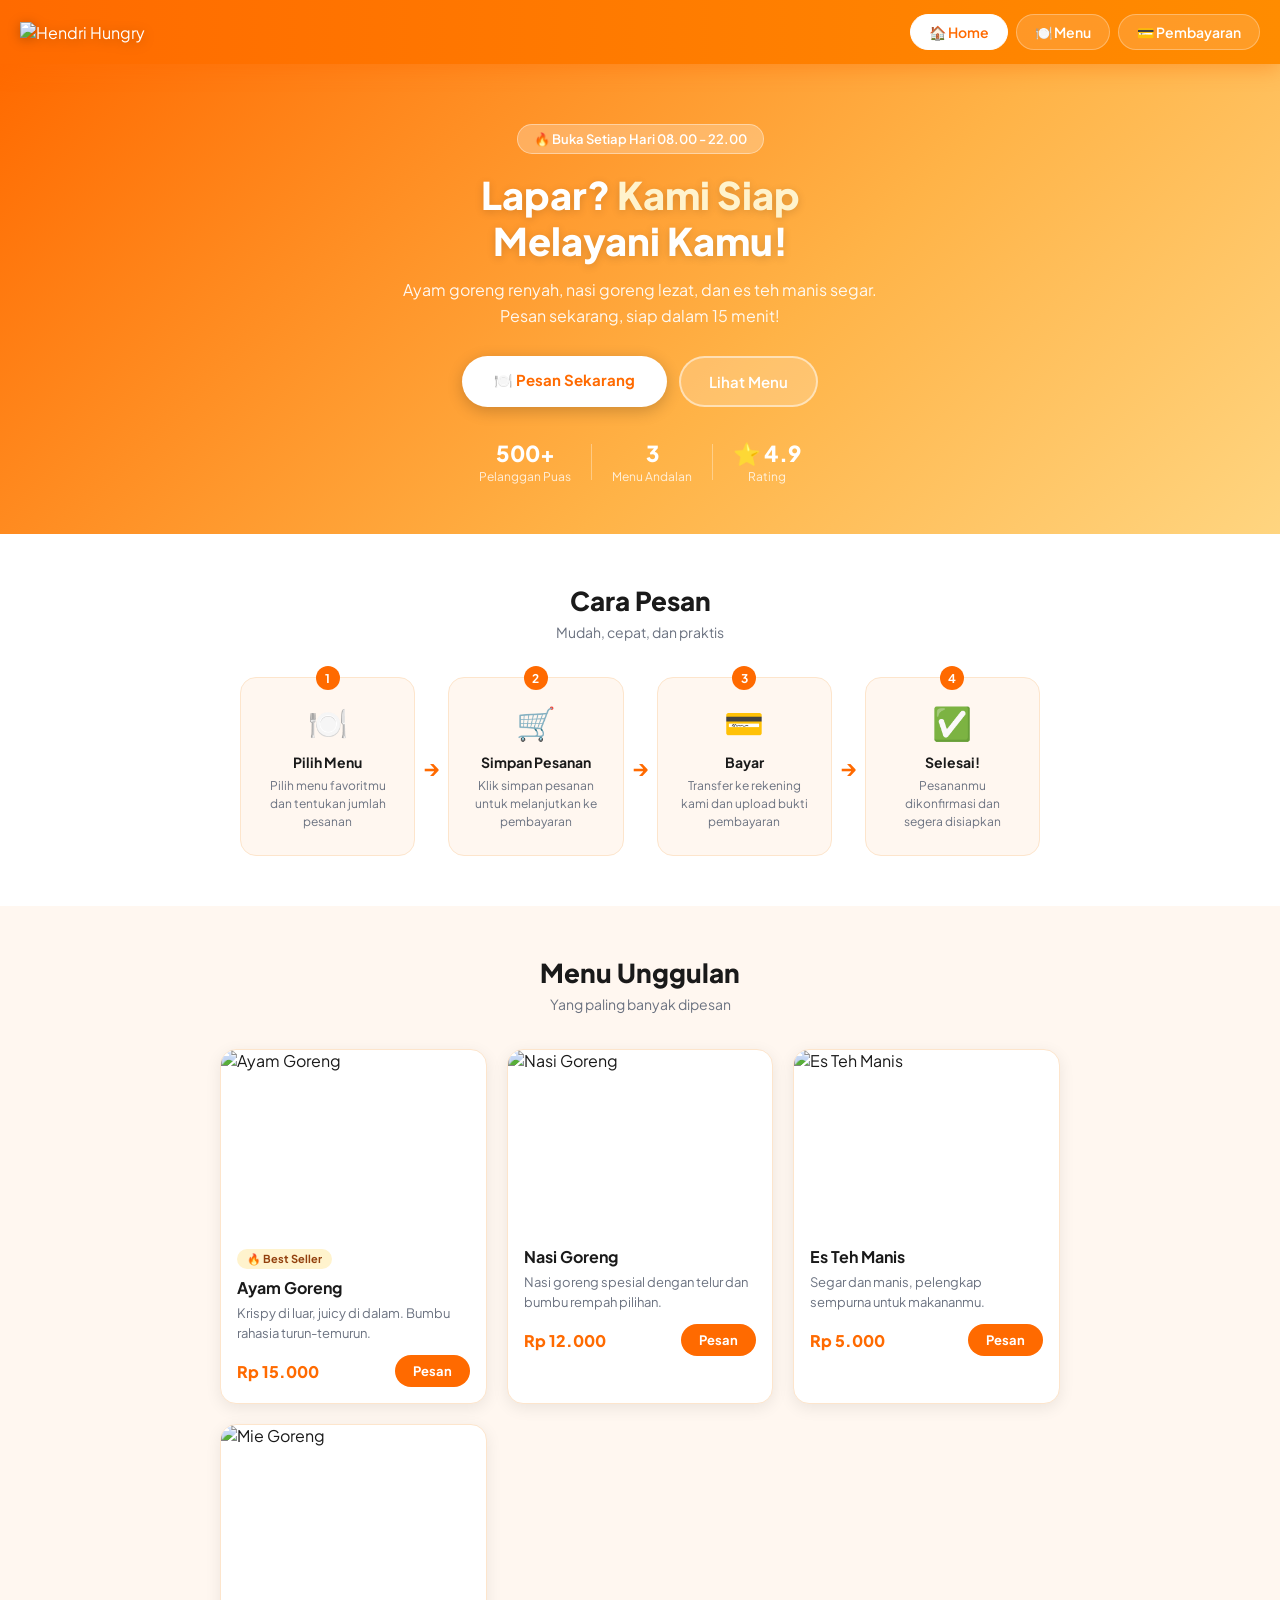
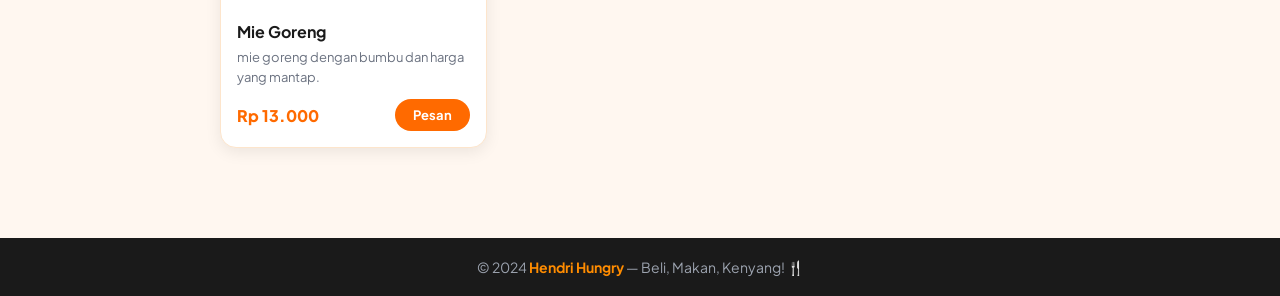
==== index.html @ 73104426 "Add files via upload" ====
<!DOCTYPE html>
<html lang="id">
<head>
    <meta charset="UTF-8">
    <meta name="viewport" content="width=device-width, initial-scale=1.0">
    <title>Hendri Hungry</title>
    <link rel="stylesheet" href="style.css">
</head>
<body>

<div class="header">
    <img src="images/logo.png" alt="Hendri Hungry" class="logo">
    <nav>
        <a href="index.html" class="active">🏠 Home</a>
        <a href="menu.html">🍽️ Menu</a>
        <a href="pembayaran.html">💳 Pembayaran</a>
    </nav>
</div>

<div class="hero">
    <div class="hero-content">
        <div class="hero-badge">🔥 Buka Setiap Hari 08.00 - 22.00</div>
        <h1>Lapar? <span>Kami Siap</span><br>Melayani Kamu!</h1>
        <p class="hero-sub">Ayam goreng renyah, nasi goreng lezat, dan es teh manis segar.<br>Pesan sekarang, siap dalam 15 menit!</p>
        <div class="hero-btns">
            <a href="menu.html" class="btn-hero-primary">🍽️ Pesan Sekarang</a>
            <a href="#unggulan" class="btn-hero-secondary">Lihat Menu</a>
        </div>
        <div class="hero-stats">
            <div class="stat"><span>500+</span><p>Pelanggan Puas</p></div>
            <div class="stat-div"></div>
            <div class="stat"><span>3</span><p>Menu Andalan</p></div>
            <div class="stat-div"></div>
            <div class="stat"><span>⭐ 4.9</span><p>Rating</p></div>
        </div>
    </div>
</div>

<div class="how-section">
    <h2 class="section-title">Cara Pesan</h2>
    <p class="section-sub">Mudah, cepat, dan praktis</p>
    <div class="how-grid">
        <div class="how-card">
            <div class="how-num">1</div>
            <div class="how-icon">🍽️</div>
            <h3>Pilih Menu</h3>
            <p>Pilih menu favoritmu dan tentukan jumlah pesanan</p>
        </div>
        <div class="how-arrow">→</div>
        <div class="how-card">
            <div class="how-num">2</div>
            <div class="how-icon">🛒</div>
            <h3>Simpan Pesanan</h3>
            <p>Klik simpan pesanan untuk melanjutkan ke pembayaran</p>
        </div>
        <div class="how-arrow">→</div>
        <div class="how-card">
            <div class="how-num">3</div>
            <div class="how-icon">💳</div>
            <h3>Bayar</h3>
            <p>Transfer ke rekening kami dan upload bukti pembayaran</p>
        </div>
        <div class="how-arrow">→</div>
        <div class="how-card">
            <div class="how-num">4</div>
            <div class="how-icon">✅</div>
            <h3>Selesai!</h3>
            <p>Pesananmu dikonfirmasi dan segera disiapkan</p>
        </div>
    </div>
</div>

<div class="unggulan-section" id="unggulan">
    <h2 class="section-title">Menu Unggulan</h2>
    <p class="section-sub">Yang paling banyak dipesan</p>
    <div class="unggulan-grid">
        <div class="unggulan-card">
            <div class="unggulan-img"><img src="images/ayamgoreng.png" alt="Ayam Goreng"></div>
            <div class="unggulan-body">
                <div class="bestseller-badge">🔥 Best Seller</div>
                <h3>Ayam Goreng</h3>
                <p>Krispy di luar, juicy di dalam. Bumbu rahasia turun-temurun.</p>
                <div class="unggulan-footer">
                    <span class="price">Rp 15.000</span>
                    <a href="menu.html" class="btn-pesan">Pesan</a>
                </div>
            </div>
        </div>
        <div class="unggulan-card">
            <div class="unggulan-img"><img src="images/nasigoreng.png" alt="Nasi Goreng"></div>
            <div class="unggulan-body">
                <h3>Nasi Goreng</h3>
                <p>Nasi goreng spesial dengan telur dan bumbu rempah pilihan.</p>
                <div class="unggulan-footer">
                    <span class="price">Rp 12.000</span>
                    <a href="menu.html" class="btn-pesan">Pesan</a>
                </div>
            </div>
        </div>
        <div class="unggulan-card">
            <div class="unggulan-img"><img src="images/tehmanis.png" alt="Es Teh Manis"></div>
            <div class="unggulan-body">
                <h3>Es Teh Manis</h3>
                <p>Segar dan manis, pelengkap sempurna untuk makananmu.</p>
                <div class="unggulan-footer">
                    <span class="price">Rp 5.000</span>
                    <a href="menu.html" class="btn-pesan">Pesan</a>
                </div>
            </div>
        </div>
        <div class="unggulan-card">
            <div class="unggulan-img"><img src="images/indomie goreng.png" alt="Mie Goreng"></div>
            <div class="unggulan-body">
                <h3>Mie Goreng</h3>
                <p>mie goreng dengan bumbu dan harga yang mantap.</p>
                <div class="unggulan-footer">
                    <span class="price">Rp 13.000</span>
                    <a href="menu.html" class="btn-pesan">Pesan</a>
                </div>
            </div>
        </div> 
    </div>
</div>

<div class="footer">
    <p>© 2024 <strong>Hendri Hungry</strong> — Beli, Makan, Kenyang! 🍴</p>
</div>

</body>
</html>
---- style.css ----
/* ===== IMPORT FONT ===== */
@import url('https://fonts.googleapis.com/css2?family=Plus+Jakarta+Sans:wght@400;500;600;700;800&display=swap');

/* ===== RESET & BASE ===== */
* { margin: 0; padding: 0; box-sizing: border-box; }
body {
    font-family: 'Plus Jakarta Sans', Arial, sans-serif;
    background: #fff7f0;
    min-height: 100vh;
    color: #1a1a1a;
}

/* ===== HEADER ===== */
.header {
    background: linear-gradient(90deg, #ff6a00, #ff8c00);
    color: white;
    text-align: center;
    padding: 14px 20px;
    position: sticky;
    top: 0;
    z-index: 1000;
    box-shadow: 0 4px 20px rgba(255,106,0,0.4);
    display: flex;
    align-items: center;
    justify-content: space-between;
    flex-wrap: wrap;
    gap: 10px;
}
.logo {
    max-height: 70px;
    width: auto;
    filter: drop-shadow(0 2px 6px rgba(0,0,0,0.25));
}
nav { display: flex; gap: 8px; flex-wrap: wrap; justify-content: center; }
nav a {
    background: rgba(255,255,255,0.15);
    color: white;
    padding: 8px 18px;
    text-decoration: none;
    border-radius: 25px;
    font-weight: 600;
    font-size: 14px;
    transition: 0.25s;
    border: 1.5px solid rgba(255,255,255,0.3);
}
nav a:hover, nav a.active {
    background: white;
    color: #ff6a00;
    border-color: white;
}

/* ===== STEP BAR ===== */
.step-bar {
    display: flex;
    align-items: center;
    justify-content: center;
    padding: 20px 20px 0;
    gap: 0;
    max-width: 640px;
    margin: 0 auto;
}
.step {
    display: flex;
    flex-direction: column;
    align-items: center;
    gap: 6px;
    flex: 1;
    max-width: 140px;
}
.step-circle {
    width: 36px; height: 36px;
    border-radius: 50%;
    border: 2.5px solid #d1d5db;
    background: white;
    color: #9ca3af;
    font-size: 14px;
    font-weight: 700;
    display: flex; align-items: center; justify-content: center;
    transition: all 0.3s;
}
.step span {
    font-size: 11px;
    font-weight: 600;
    color: #9ca3af;
    text-align: center;
    transition: color 0.3s;
}
.step.active .step-circle { background: #ff6a00; border-color: #ff6a00; color: white; box-shadow: 0 0 0 4px #ffd5b3; }
.step.active span { color: #ff6a00; }
.step.done .step-circle { background: #16a34a; border-color: #16a34a; color: white; }
.step.done span { color: #16a34a; }
.step-line {
    flex: 1; height: 2.5px;
    background: #e5e7eb;
    margin-bottom: 18px;
    max-width: 60px;
    transition: background 0.3s;
}
.step-line.done-line { background: #16a34a; }

/* ===== CONTAINER ===== */
.container { max-width: 900px; margin: 0 auto; padding: 24px 20px; }
.page-header { margin-bottom: 1.5rem; }
.page-header h2 { font-size: 22px; font-weight: 800; color: #1a1a1a; margin-bottom: 4px; }
.page-header p { font-size: 14px; color: #6b7280; }

/* ===== HERO ===== */
.hero {
    background: linear-gradient(135deg, #ff6a00 0%, #ffb347 60%, #ffd580 100%);
    padding: 60px 20px 50px;
    text-align: center;
}
.hero-content { max-width: 600px; margin: 0 auto; }
.hero-badge {
    display: inline-block;
    background: rgba(255,255,255,0.25);
    color: white;
    padding: 6px 16px;
    border-radius: 20px;
    font-size: 13px;
    font-weight: 600;
    margin-bottom: 18px;
    border: 1px solid rgba(255,255,255,0.4);
}
.hero h1 { font-size: 38px; font-weight: 800; color: white; line-height: 1.2; margin-bottom: 14px; text-shadow: 0 2px 8px rgba(0,0,0,0.15); }
.hero h1 span { color: #fff3cd; }
.hero-sub { font-size: 16px; color: rgba(255,255,255,0.92); line-height: 1.6; margin-bottom: 28px; }
.hero-btns { display: flex; gap: 12px; justify-content: center; flex-wrap: wrap; margin-bottom: 32px; }
.btn-hero-primary {
    background: white; color: #ff6a00;
    padding: 14px 32px; border-radius: 30px;
    text-decoration: none; font-weight: 700; font-size: 15px;
    box-shadow: 0 4px 16px rgba(0,0,0,0.2);
    transition: 0.25s; display: inline-block;
}
.btn-hero-primary:hover { transform: translateY(-2px); box-shadow: 0 8px 24px rgba(0,0,0,0.25); }
.btn-hero-secondary {
    background: rgba(255,255,255,0.2); color: white;
    padding: 14px 28px; border-radius: 30px;
    text-decoration: none; font-weight: 600; font-size: 15px;
    border: 2px solid rgba(255,255,255,0.5);
    transition: 0.25s; display: inline-block;
}
.btn-hero-secondary:hover { background: rgba(255,255,255,0.35); }
.hero-stats { display: flex; align-items: center; justify-content: center; gap: 20px; }
.stat span { font-size: 22px; font-weight: 800; color: white; display: block; }
.stat p { font-size: 12px; color: rgba(255,255,255,0.8); margin-top: 2px; }
.stat-div { width: 1px; height: 36px; background: rgba(255,255,255,0.35); }

/* ===== HOW SECTION ===== */
.how-section { background: white; padding: 50px 20px; text-align: center; }
.section-title { font-size: 26px; font-weight: 800; color: #1a1a1a; margin-bottom: 6px; }
.section-sub { font-size: 14px; color: #6b7280; margin-bottom: 36px; }
.how-grid { display: flex; align-items: center; justify-content: center; gap: 8px; flex-wrap: wrap; max-width: 800px; margin: 0 auto; }
.how-card { background: #fff7f0; border-radius: 16px; padding: 24px 20px; text-align: center; flex: 1; min-width: 150px; max-width: 180px; position: relative; border: 1.5px solid #fde5cc; }
.how-num { position: absolute; top: -12px; left: 50%; transform: translateX(-50%); background: #ff6a00; color: white; width: 24px; height: 24px; border-radius: 50%; font-size: 12px; font-weight: 700; display: flex; align-items: center; justify-content: center; }
.how-icon { font-size: 32px; margin-bottom: 10px; }
.how-card h3 { font-size: 14px; font-weight: 700; margin-bottom: 6px; color: #1a1a1a; }
.how-card p { font-size: 12px; color: #6b7280; line-height: 1.5; }
.how-arrow { font-size: 22px; color: #ff6a00; font-weight: 700; }

/* ===== UNGGULAN ===== */
.unggulan-section { background: #fff7f0; padding: 50px 20px; text-align: center; }
.unggulan-grid { display: grid; grid-template-columns: repeat(auto-fit, minmax(240px,1fr)); gap: 20px; max-width: 840px; margin: 0 auto; text-align: left; }
.unggulan-card { background: white; border-radius: 16px; overflow: hidden; box-shadow: 0 4px 16px rgba(0,0,0,0.08); transition: 0.25s; border: 1.5px solid #fde5cc; }
.unggulan-card:hover { transform: translateY(-4px); box-shadow: 0 10px 28px rgba(255,106,0,0.2); }
.unggulan-img { height: 180px; overflow: hidden; }
.unggulan-img img { width: 100%; height: 100%; object-fit: cover; }
.unggulan-body { padding: 16px; }
.bestseller-badge { display: inline-block; background: #fff3cd; color: #92400e; font-size: 11px; font-weight: 700; padding: 3px 10px; border-radius: 20px; margin-bottom: 8px; }
.unggulan-body h3 { font-size: 16px; font-weight: 700; margin-bottom: 6px; }
.unggulan-body p { font-size: 13px; color: #6b7280; line-height: 1.5; margin-bottom: 12px; }
.unggulan-footer { display: flex; align-items: center; justify-content: space-between; }
.price { font-size: 16px; font-weight: 800; color: #ff6a00; }
.btn-pesan { background: #ff6a00; color: white; padding: 8px 18px; border-radius: 20px; text-decoration: none; font-size: 13px; font-weight: 700; transition: 0.2s; }
.btn-pesan:hover { background: #e05500; }

/* ===== MENU CARD (menu.html) ===== */
.menu-card {
    background: white;
    border-radius: 16px;
    display: flex;
    gap: 0;
    margin-bottom: 16px;
    overflow: hidden;
    box-shadow: 0 3px 12px rgba(0,0,0,0.08);
    border: 1.5px solid #fde5cc;
    transition: 0.25s;
}
.menu-card:hover { transform: translateY(-3px); box-shadow: 0 8px 24px rgba(255,106,0,0.18); }
.menu-img { width: 160px; flex-shrink: 0; position: relative; }
.menu-img img { width: 100%; height: 100%; object-fit: cover; }
.menu-badge { position: absolute; top: 10px; left: 10px; background: #ff6a00; color: white; font-size: 11px; font-weight: 700; padding: 3px 9px; border-radius: 20px; }
.menu-body { padding: 18px; flex: 1; display: flex; flex-direction: column; justify-content: space-between; }
.menu-body h3 { font-size: 17px; font-weight: 700; color: #1a1a1a; margin-bottom: 6px; }
.menu-desc { font-size: 13px; color: #6b7280; line-height: 1.5; margin-bottom: 10px; }
.menu-price { font-size: 18px; font-weight: 800; color: #ff6a00; margin-bottom: 12px; }
.menu-price span { font-size: 13px; font-weight: 500; color: #9ca3af; }
.qty-control { display: flex; align-items: center; gap: 10px; }
.qty-btn { width: 32px; height: 32px; border-radius: 50%; border: 2px solid #ff6a00; background: white; color: #ff6a00; font-size: 18px; font-weight: 700; cursor: pointer; display: flex; align-items: center; justify-content: center; line-height: 1; transition: 0.2s; }
.qty-btn:hover { background: #ff6a00; color: white; }
.qty-btn.plus { background: #ff6a00; color: white; }
.qty-btn.plus:hover { background: #e05500; }
.qty-val { font-size: 16px; font-weight: 700; min-width: 24px; text-align: center; }
.subtotal { font-size: 13px; color: #16a34a; font-weight: 600; margin-left: 4px; }
.mini-total { background: white; border-radius: 12px; padding: 14px 20px; margin: 16px 0; display: flex; justify-content: space-between; align-items: center; border: 2px solid #ff6a00; box-shadow: 0 3px 10px rgba(255,106,0,0.15); }
.mini-total span { font-size: 14px; font-weight: 600; color: #6b7280; }
.mini-total strong { font-size: 18px; font-weight: 800; color: #ff6a00; }

/* ===== BUTTONS ===== */
.action-row { display: flex; gap: 12px; align-items: center; margin-top: 16px; flex-wrap: wrap; }
.btn-simpan {
    flex: 1; background: linear-gradient(90deg, #ff6a00, #ff8c00);
    color: white; border: none; border-radius: 30px;
    padding: 14px 28px; font-size: 15px; font-weight: 700;
    cursor: pointer; font-family: inherit; transition: 0.25s;
    box-shadow: 0 4px 14px rgba(255,106,0,0.35);
    white-space: nowrap;
}
.btn-simpan:hover { transform: translateY(-2px); box-shadow: 0 8px 20px rgba(255,106,0,0.45); }
.btn-simpan:disabled { background: #d1d5db; box-shadow: none; cursor: not-allowed; transform: none; }
.btn-reset {
    background: white; color: #6b7280;
    border: 1.5px solid #d1d5db; border-radius: 30px;
    padding: 12px 22px; font-size: 14px; font-weight: 600;
    cursor: pointer; font-family: inherit; transition: 0.2s;
    text-decoration: none; white-space: nowrap;
}
.btn-reset:hover { border-color: #ff6a00; color: #ff6a00; }

/* ===== NOTIF ===== */
.notif-box { border-radius: 10px; padding: 14px 18px; font-size: 14px; font-weight: 600; margin-top: 14px; }
.notif-success { background: #f0fdf4; color: #166534; border: 1.5px solid #bbf7d0; }
.notif-warn { background: #fefce8; color: #92400e; border: 1.5px solid #fde68a; }
.notif-error { background: #fef2f2; color: #991b1b; border: 1.5px solid #fecaca; }

/* ===== CART TABLE ===== */
.cart-table { width: 100%; border-collapse: collapse; border-radius: 12px; overflow: hidden; box-shadow: 0 3px 12px rgba(0,0,0,0.08); margin-bottom: 20px; }
.cart-table thead tr { background: linear-gradient(90deg,#ff6a00,#ff8c00); }
.cart-table th { color: white; font-weight: 700; padding: 13px 16px; text-align: left; font-size: 14px; }
.cart-table td { padding: 12px 16px; font-size: 14px; border-bottom: 1px solid #fde5cc; }
.cart-table tbody tr:last-child td { border-bottom: none; }
.cart-table tbody tr:nth-child(even) { background: #fff7f0; }
.cart-table tbody tr:hover { background: #fde5cc; }
.total-card { background: white; border-radius: 12px; padding: 16px 20px; border: 1.5px solid #fde5cc; box-shadow: 0 3px 10px rgba(0,0,0,0.06); }
.total-row { display: flex; justify-content: space-between; font-size: 14px; padding: 5px 0; color: #6b7280; }
.total-final { border-top: 2px solid #ff6a00; margin-top: 8px; padding-top: 10px; font-size: 16px; font-weight: 800; color: #ff6a00; }
.empty-cart { text-align: center; padding: 48px 20px; color: #6b7280; }
.empty-cart h3 { font-size: 18px; margin-bottom: 8px; color: #374151; }

/* ===== PEMBAYARAN GRID ===== */
.pay-grid { display: grid; grid-template-columns: 1fr 300px; gap: 20px; align-items: start; }
.metode-card {
    display: flex; align-items: center; gap: 12px;
    border: 1.5px solid #e5e7eb; border-radius: 12px;
    padding: 14px 16px; cursor: pointer;
    transition: 0.2s; background: white; margin-bottom: 10px;
}
.metode-card:hover { border-color: #ff6a00; }
.metode-card.selected { border-color: #ff6a00; background: #fff7f0; }
.metode-radio { width: 18px; height: 18px; border-radius: 50%; border: 2px solid #d1d5db; flex-shrink: 0; transition: 0.2s; }
.metode-radio.checked { border-color: #ff6a00; background: radial-gradient(circle, #ff6a00 50%, transparent 55%); border-width: 3px; }
.metode-icon { font-size: 24px; }
.metode-name { font-size: 14px; font-weight: 700; color: #1a1a1a; }
.metode-desc { font-size: 12px; color: #9ca3af; margin-top: 2px; }
.metode-form { margin-top: 4px; }
.rekening-card { border-radius: 12px; overflow: hidden; border: 1.5px solid #fde5cc; margin-bottom: 16px; }
.rek-header { background: linear-gradient(90deg,#ff6a00,#ff8c00); color: white; padding: 10px 16px; font-size: 13px; font-weight: 700; }
.rek-body { padding: 14px 16px; background: white; }
.rek-row { display: flex; justify-content: space-between; align-items: center; font-size: 13px; padding: 5px 0; border-bottom: 1px solid #f3f4f6; }
.rek-row:last-child { border-bottom: none; }
.rek-row span { color: #6b7280; }
.rek-num { display: flex; align-items: center; gap: 8px; font-family: monospace; font-size: 15px; letter-spacing: 1px; }
.copy-btn { background: #ff6a00; color: white; border: none; border-radius: 6px; padding: 3px 10px; font-size: 11px; font-weight: 700; cursor: pointer; font-family: inherit; }
.copy-btn:hover { background: #e05500; }
.rek-note { background: #fffbeb; padding: 10px 16px; font-size: 12px; color: #92400e; border-top: 1px solid #fde5cc; }
.upload-section { margin-top: 8px; }
.upload-label {
    display: flex; flex-direction: column; align-items: center; justify-content: center;
    border: 2px dashed #fca5a5; border-radius: 12px; padding: 24px;
    cursor: pointer; background: #fefce8; transition: 0.2s; text-align: center;
}
.upload-label:hover { border-color: #ff6a00; background: #fff7f0; }
.upload-icon { font-size: 32px; margin-bottom: 8px; }
.upload-title { font-size: 14px; font-weight: 700; color: #374151; margin-bottom: 4px; }
.upload-sub { font-size: 12px; color: #9ca3af; }
.file-preview { background: #f0fdf4; border: 1px solid #bbf7d0; border-radius: 8px; padding: 10px 14px; font-size: 13px; color: #166534; margin-top: 10px; align-items: center; }
.ewallet-btns { display: flex; gap: 8px; flex-wrap: wrap; }
.ew-btn { padding: 8px 16px; border-radius: 20px; border: 1.5px solid #e5e7eb; background: white; font-size: 13px; font-weight: 700; cursor: pointer; transition: 0.2s; font-family: inherit; color: #6b7280; }
.ew-btn.active { background: #ff6a00; color: white; border-color: #ff6a00; }
.ew-btn:hover { border-color: #ff6a00; }
.cod-info { display: flex; flex-direction: column; gap: 8px; }
.cod-item { font-size: 13px; color: #374151; line-height: 1.5; }
.form-group { margin-top: 14px; }
.form-lbl { display: block; font-size: 12px; font-weight: 700; color: #374151; margin-bottom: 6px; text-transform: uppercase; letter-spacing: 0.5px; }
.form-inp { width: 100%; border: 1.5px solid #e5e7eb; border-radius: 10px; padding: 11px 14px; font-size: 14px; font-family: inherit; color: #1a1a1a; outline: none; transition: 0.2s; }
.form-inp:focus { border-color: #ff6a00; box-shadow: 0 0 0 3px rgba(255,106,0,0.15); }

/* ===== SUMMARY BOX ===== */
.summary-box { background: white; border-radius: 16px; padding: 18px; border: 1.5px solid #fde5cc; box-shadow: 0 4px 14px rgba(0,0,0,0.07); position: sticky; top: 100px; }
.summary-title { font-size: 14px; font-weight: 800; color: #1a1a1a; margin-bottom: 14px; }
.summary-row { display: flex; justify-content: space-between; font-size: 13px; padding: 5px 0; color: #6b7280; }
.summary-row.total { border-top: 2px solid #ff6a00; margin-top: 8px; padding-top: 10px; font-size: 15px; font-weight: 800; color: #ff6a00; }
.summary-divider { border-top: 1px dashed #e5e7eb; margin: 10px 0; }

/* ===== KONFIRMASI ===== */
.konfirmasi-wrap { max-width: 520px; margin: 0 auto; text-align: center; }
.konfirmasi-icon { font-size: 64px; margin-bottom: 16px; animation: popIn 0.5s cubic-bezier(0.175,0.885,0.32,1.275); }
@keyframes popIn { from { transform: scale(0.5); opacity: 0; } to { transform: scale(1); opacity: 1; } }
.konfirmasi-wrap h2 { font-size: 26px; font-weight: 800; color: #1a1a1a; margin-bottom: 8px; }
.konfirmasi-wrap p { font-size: 15px; color: #6b7280; margin-bottom: 20px; }
.order-id-box { background: #fff7f0; border: 2px dashed #ff6a00; border-radius: 12px; padding: 16px; margin-bottom: 20px; }
.order-id-box span { font-size: 12px; color: #9ca3af; display: block; margin-bottom: 4px; text-transform: uppercase; letter-spacing: 1px; }
.order-id-box strong { font-size: 22px; color: #ff6a00; font-family: monospace; letter-spacing: 2px; }
.tracking-box { text-align: left; border-radius: 12px; overflow: hidden; border: 1.5px solid #e5e7eb; margin-bottom: 20px; background: white; }
.track-item { display: flex; align-items: flex-start; gap: 12px; padding: 14px 16px; border-bottom: 1px solid #f3f4f6; }
.track-item:last-child { border-bottom: none; }
.track-dot-c { width: 28px; height: 28px; border-radius: 50%; border: 2px solid #e5e7eb; display: flex; align-items: center; justify-content: center; font-size: 12px; font-weight: 700; color: #9ca3af; flex-shrink: 0; }
.track-item.done3 .track-dot-c { background: #16a34a; border-color: #16a34a; color: white; }
.pending-c { background: #f9fafb; }
.track-item strong { font-size: 14px; font-weight: 700; color: #1a1a1a; display: block; }
.track-item small { font-size: 12px; color: #9ca3af; }
.konfirmasi-detail { border-radius: 12px; overflow: hidden; border: 1.5px solid #fde5cc; text-align: left; margin-bottom: 8px; }

/* ===== FOOTER ===== */
.footer { background: #1a1a1a; color: #9ca3af; text-align: center; padding: 20px; font-size: 14px; margin-top: 40px; }
.footer strong { color: #ff8c00; }

/* ===== RESPONSIVE ===== */
@media (max-width: 640px) {
    .header { justify-content: center; }
    .hero h1 { font-size: 26px; }
    .how-arrow { display: none; }
    .how-grid { gap: 12px; }
    .how-card { min-width: 140px; }
    .menu-card { flex-direction: column; }
    .menu-img { width: 100%; height: 200px; }
    .pay-grid { grid-template-columns: 1fr; }
    .summary-box { position: static; }
    .action-row { flex-direction: column; }
    .btn-simpan, .btn-reset { width: 100%; text-align: center; }
    .cart-table th:nth-child(2), .cart-table td:nth-child(2) { display: none; }
}
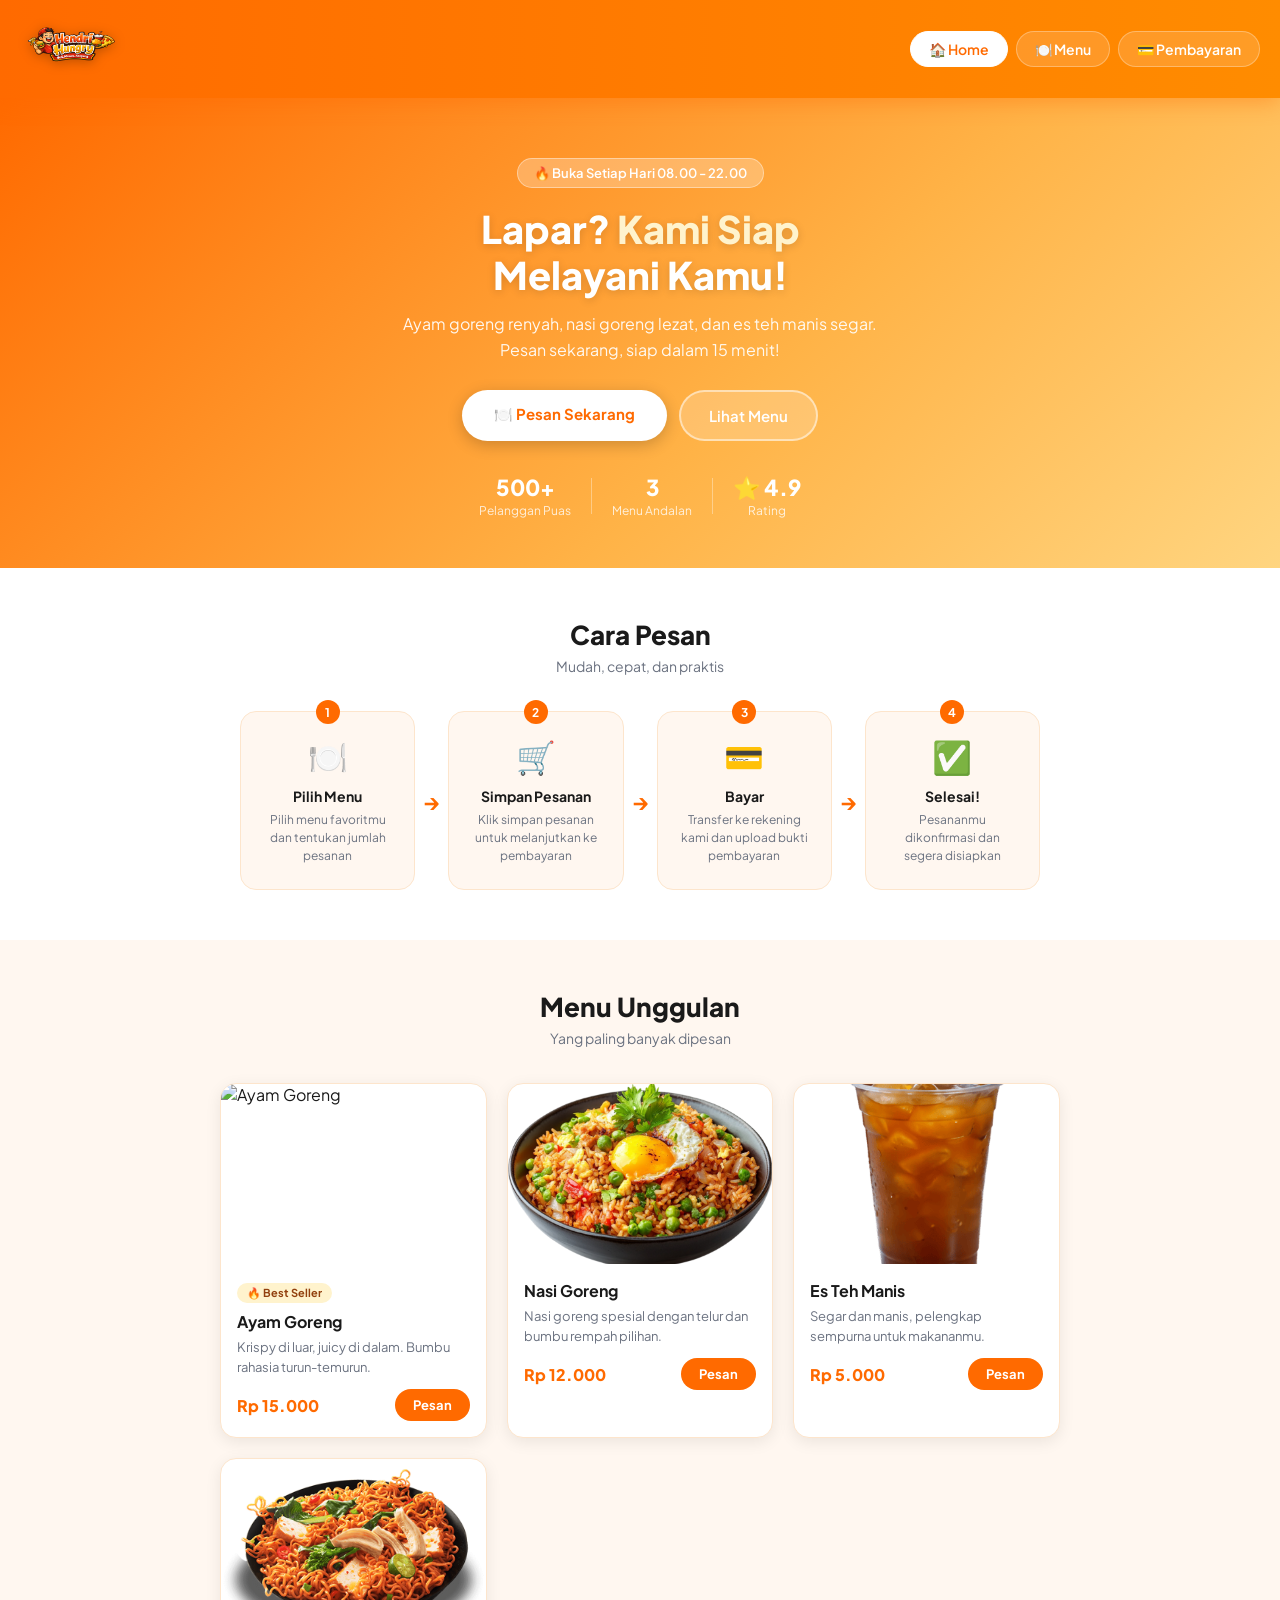
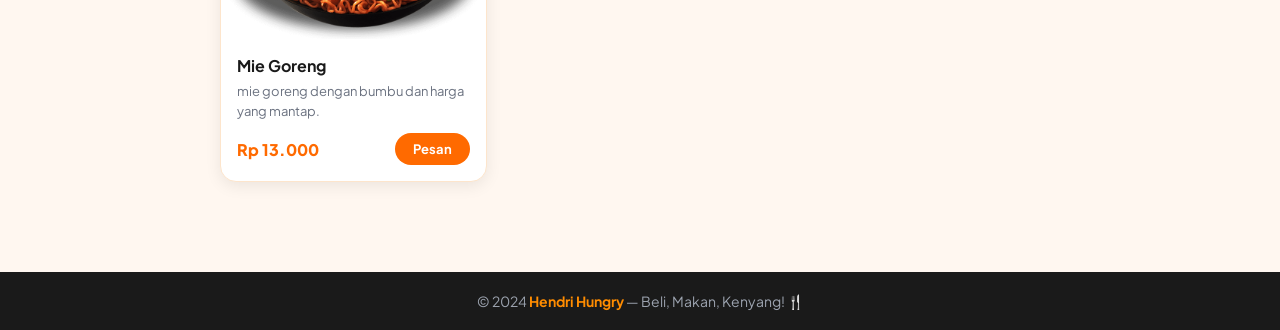
==== commit 5ca34f90: "index.html" ====
--- a/index.html
+++ b/index.html
@@ -9,7 +9,7 @@
 <body>
 
 <div class="header">
-    <img src="images/logo.png" alt="Hendri Hungry" class="logo">
+    <img src="logo.png" alt="Hendri Hungry" class="logo">
     <nav>
         <a href="index.html" class="active">🏠 Home</a>
         <a href="menu.html">🍽️ Menu</a>
@@ -87,7 +87,7 @@
             </div>
         </div>
         <div class="unggulan-card">
-            <div class="unggulan-img"><img src="images/nasigoreng.png" alt="Nasi Goreng"></div>
+            <div class="unggulan-img"><img src="nasigoreng.png" alt="Nasi Goreng"></div>
             <div class="unggulan-body">
                 <h3>Nasi Goreng</h3>
                 <p>Nasi goreng spesial dengan telur dan bumbu rempah pilihan.</p>
@@ -98,7 +98,7 @@
             </div>
         </div>
         <div class="unggulan-card">
-            <div class="unggulan-img"><img src="images/tehmanis.png" alt="Es Teh Manis"></div>
+            <div class="unggulan-img"><img src="tehmanis.png" alt="Es Teh Manis"></div>
             <div class="unggulan-body">
                 <h3>Es Teh Manis</h3>
                 <p>Segar dan manis, pelengkap sempurna untuk makananmu.</p>
@@ -109,7 +109,7 @@
             </div>
         </div>
         <div class="unggulan-card">
-            <div class="unggulan-img"><img src="images/indomie goreng.png" alt="Mie Goreng"></div>
+            <div class="unggulan-img"><img src="indomie goreng.png" alt="Mie Goreng"></div>
             <div class="unggulan-body">
                 <h3>Mie Goreng</h3>
                 <p>mie goreng dengan bumbu dan harga yang mantap.</p>
